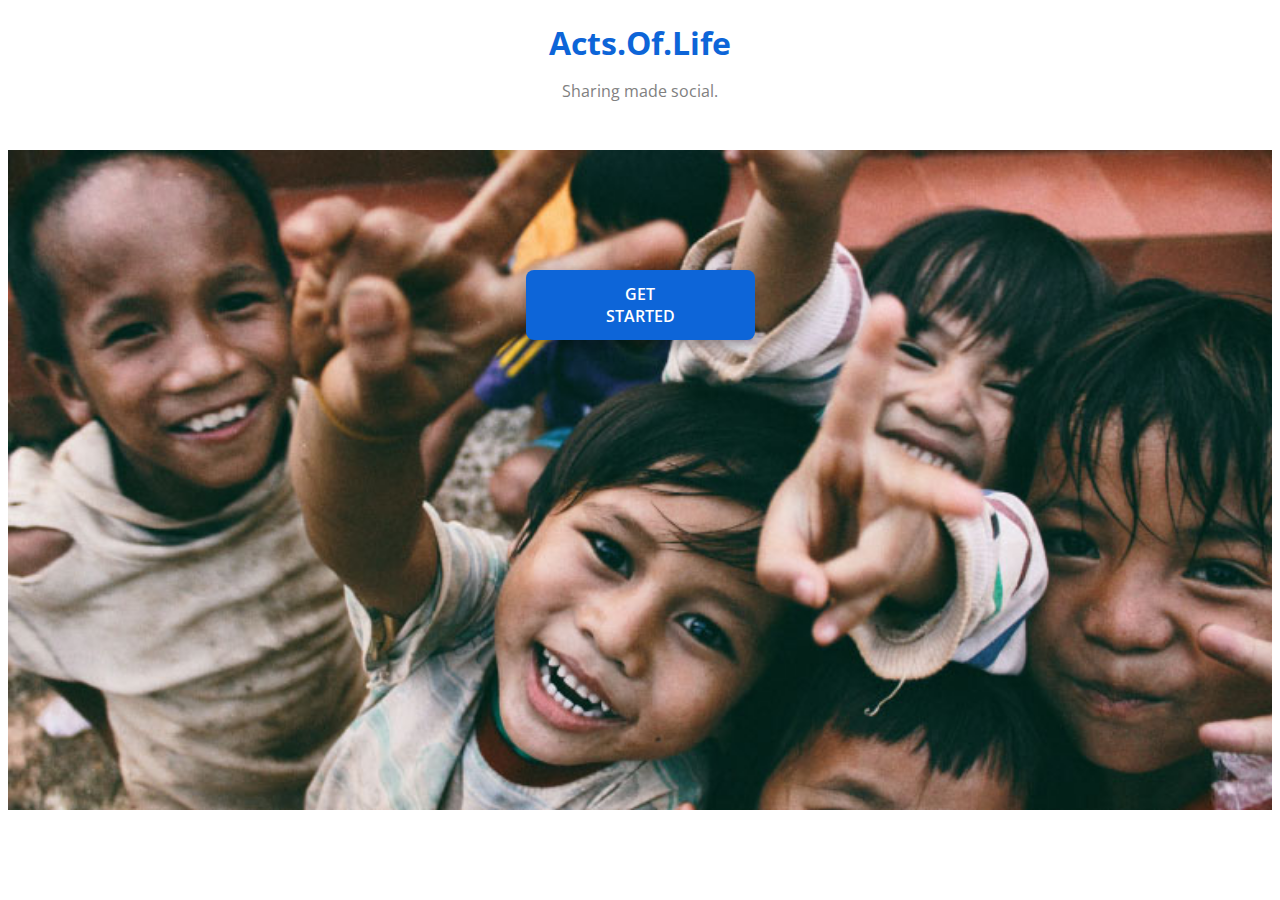
==== index.html @ b3aba636 "created 3 pages" ====
<!DOCTYPE html>
<html lang="en">

<head>
    <meta charset="UTF-8">
    <meta name="viewport" content="width=device-width, initial-scale=1.0">
    <title>Charity Website</title>
    <link rel="stylesheet"
        href="https://fonts.googleapis.com/css2?family=Material+Symbols+Outlined:opsz,wght,FILL,GRAD@20..48,100..700,0..1,-50..200" />
    <link rel="preconnect" href="https://fonts.googleapis.com">
    <link rel="preconnect" href="https://fonts.googleapis.com">
    <link rel="preconnect" href="https://fonts.gstatic.com" crossorigin>
    <link href="https://fonts.googleapis.com/css2?family=Open+Sans:wght@400;700&display=swap" rel="stylesheet">
    <link rel="stylesheet" href="styles.css">
</head>

<body>

    <!-- TEXT AT THE TOP -->
<div class="splash-top">
<h1 class="splash-heading">Acts.Of.Life</h1>
<p class="splash-text">Sharing made social.</p>
</div>

 <!-- IMAGE -->
 <div class="splash-content" role="banner">
 <picture>
    <source media="(max-width:769px)" srcset="images/splash-320.jpg, images/splash-769.jpg 2x">
    <source media="(max-width:1920px)"
        srcset="images/splash-769-horizontal.jpg, images/splash-1280-horizontal.jpg 2x">
    <img src="images/splash-320.jpg" alt="Happy Children" width="100%" class="splash-img">
</picture>

<!-- GET STARTED BUTTON -->
<div class="splash-button">
    <a href="home.html" role="button" class="get-started-button"> GET STARTED </a>
</div>
</div>

</body>

</html>
---- styles.css ----
/* MOBILE FIRST */

/* STYLING THE SKIP LINK */
.skip {
    margin: 0;
    padding: 0;
    list-style-type: none;
}

.skip a {
    padding: 10px;
    position: absolute;
    top: -50px;
    text-decoration: none;
}

.skip a:focus {
    outline: 5px solid #0D65D8;
    top: 0;
}


/* SETTING THE FONT, MIN-WIDTH & MAX-WIDTH FOR THE WHOLE WEBSITE */
body {
    font-family: "Open Sans", sans-serif;
    font-optical-sizing: auto;
    font-weight: 400;
    font-style: normal;
    font-variation-settings:
        "wdth"100;
    min-width: 320px;
    max-width: 1920px;
}

/* HOMEPAGE */
/* PROFILE PICTURE */
.pro-pic-home {
    display: flex;
    justify-content: right;
    margin-top: 2rem;
    margin-right: 1rem;
}

/* WELCOME MESSAGE AND BUTTONS */
.content {
    padding: 1rem;
}

.welcome-intro {
    margin-top: 2rem;
    line-height: 1.5;
    color: gray;
    margin-bottom: 2rem;
}

.buttons {
    display: flex;
    justify-content: space-around;
}

.button {
    background-color: lightgrey;
    border: none;
    padding: 0.8rem 2rem 0.8rem 2rem;
    text-align: center;
    font-weight: 600;
    border-radius: 8px;
    margin-bottom: 2rem;
}

.button:hover {
    background-color: #0D65D8;
    color: white;
}

/* TRENDING CHARITIES & STYLING THE IMG*/
.trending {
    margin-top: 2rem;
    color: gray;
}

.charity-img {
    border-radius: 8px;
}

/* PROGRESS BAR & ANIMATION */
.progress-bar-container {
    background-color: lightgrey;
    height: 0.5rem;
}

.progress-bar {
    background-color: #0D65D8;
    height: 0.5rem;
    width: 50%;
    animation-name: progress;
    animation-duration: 3s;
}

@keyframes progress {
    0% {
        width: 0%;
    }

    100% {
        width: 50%
    }
}

/* MONEY RAISED TEXT */
.money-raised {
    display: grid;
    grid-template-columns: repeat(5, 1fr);
    color: gray;
    margin-bottom: 2rem;
}

.total {
    grid-column: 1/2;
    align-self: center;
}

.grey-money {
    grid-column: 4/5;
    text-align: right;
    align-self: center;
}

.blue-money {
    grid-column: 5/6;
    color: #0D65D8;
    font-size: 1.5rem;
    text-align: right;
    align-self: center;
}

/* NAV BAR */
.nav-bar {
    display: flex;
    background-color: #FAFAFA;
    padding: 1rem 3rem 1rem 3rem;
    justify-content: space-between;
}

a {
    display: flex;
    flex-direction: column;
    align-items: center;
    text-decoration: none;
    color: black;
}

.nav-item {
    display: flex;
    flex-direction: column;
    align-items: center;
}


.nav-text {
    font-size: 0.6rem;
    font-weight: 600;
    text-align: center;
    margin-top: 0.3rem;
}

/* DONATION PAGE */
/* PROGRESS BAR & ANIMATION */
.progress-bar-end {
    background-color: greenyellow;
    height: 0.5rem;
    width: 100%;
    animation-name: end;
    animation-duration: 2s;
}

@keyframes end {
    0% {
        width: 0%;
        background-color: #0D65D8;
    }

    100% {
        width: 100%;
        background-color: greenyellow;
    }
}

.gree-money {
    color: green;
    font-weight: 800;
    animation-name: text;
    animation-duration: 2s;
}

@keyframes text {
    0% {
        font-size: 0.8rem;
        color: #0D65D8;
    }

    100% {
        font-weight: 800;
        color: green;
    }
}

/* DONATION INFO */
.profile-project {
    display: flex;
    align-items: center;
}

.profile-project-name {
    margin-left: 1rem;
}

.profile-project-text {
    color: gray;
}

.donation-button {
    display: flex;
    justify-content: center;
}

.blue-button {
    background-color: #0D65D8;
    color: white;
    border: none;
    padding: 1rem 3rem 1rem 3rem;
    text-align: center;
    font-weight: 600;
    border-radius: 8px;
    margin-top: 1rem;
    margin-bottom: 1rem;
}

/* GET STARTRED PAGE*/
.splash-heading {
    text-align: center;
    color: #0D65D8;
    margin-bottom: 0;
}

.splash-text {
    text-align: center;
    color: gray;
    margin-top: 1rem;
    margin-bottom: 3rem;
}

.splash-button {
    display: flex;
    justify-content: center;
    animation-name: roll-in;
    animation-duration: 3s;
    animation-timing-function: ease;
}
/* ANIMATION FOR THE GET STARTED BUTTON*/
@keyframes roll-in {
    0% {
      opacity: 0;
      transform: translateX(-100%) rotate(-120deg);
    }
    100% {
      opacity: 1;
      transform: translateX(0px) rotate(0deg);
    }
  }

.get-started-button {
    background-color: #0D65D8;
    color: white;
    border: none;
    padding: 0.8rem 4rem 0.8rem 4rem;
    box-shadow: rgba(0, 0, 0, 0.35) 0px 5px 15px;
    text-align: center;
    font-weight: 600;
    border-radius: 8px;
    margin-top: 3rem;
    margin-bottom: 2rem;
}

/* ANIMATION FOR THE GET STARTED PAGE*/
.splash-top {
    animation-name: roll;
    animation-duration: 2s;
}

.splash-img {
    animation-name: roll;
    animation-duration: 3s;
}

@keyframes roll {
    0% {
        opacity: 0;
        transform: translateY(-80px)
    }

    100% {
        opacity: 1;
        transform: translateY(0px)
    }
}





/* DESKTOP VERSION */
@media only screen and (min-width: 769px) {

    /* DESKTOP - GET STARTRED PAGE*/
    .splash-img {
        position: relative;
    }

    .splash-button {
        position: absolute;
        right: 50%;
        left: 50%;
        top: 30%;
    }

    .get-started-button {
        margin: 0;
        padding: 0.8rem 5rem 0.8rem 5rem;
    }

    /* NAV BAR MOVED TO TOP */
    .content {
        display: flex;
        flex-direction: column;
    }

    .nav-bar {
        order: -99;
        margin-bottom: 2rem;
        padding-left: 15rem;
        padding-right: 15rem;
    }

    /* DESKTOP - HOMEPAGE */
    .welcome-top {
        display: flex;
        justify-content: space-around;
    }

    .welcome-text {
        flex-direction: column;
        align-self: center;
        flex-grow: 3;
        margin-left: 2rem;
    }

    .welcome-intro {
        font-size: 0.9rem;
    }

    .buttons {
        gap: 2rem;
    }

    .button {
        padding: 0.5rem 1rem 0.5rem 1rem;
        align-self: center;
    }

    hr {
        width: 100%;
    }

    /* DESKTOP - MAIN CONTENT OF HOMEPAGE */
    .trending {
        text-align: center;
        margin-bottom: 1rem;
    }

    .charities {
        display: grid;
        grid-template-areas:
            "img info info";
        justify-content: center;
        align-items: center;
    }

    .charity-img {
        grid-area: img;
        width: 80%;
        margin-bottom: 2rem;
    }

    .charity-info {
        grid-area: info;
        align-items: center;
    }

    /* DESKTOP - DONATION PAGE */
    .info-project {
        padding-left: 5rem;
        padding-right: 5rem;
    }
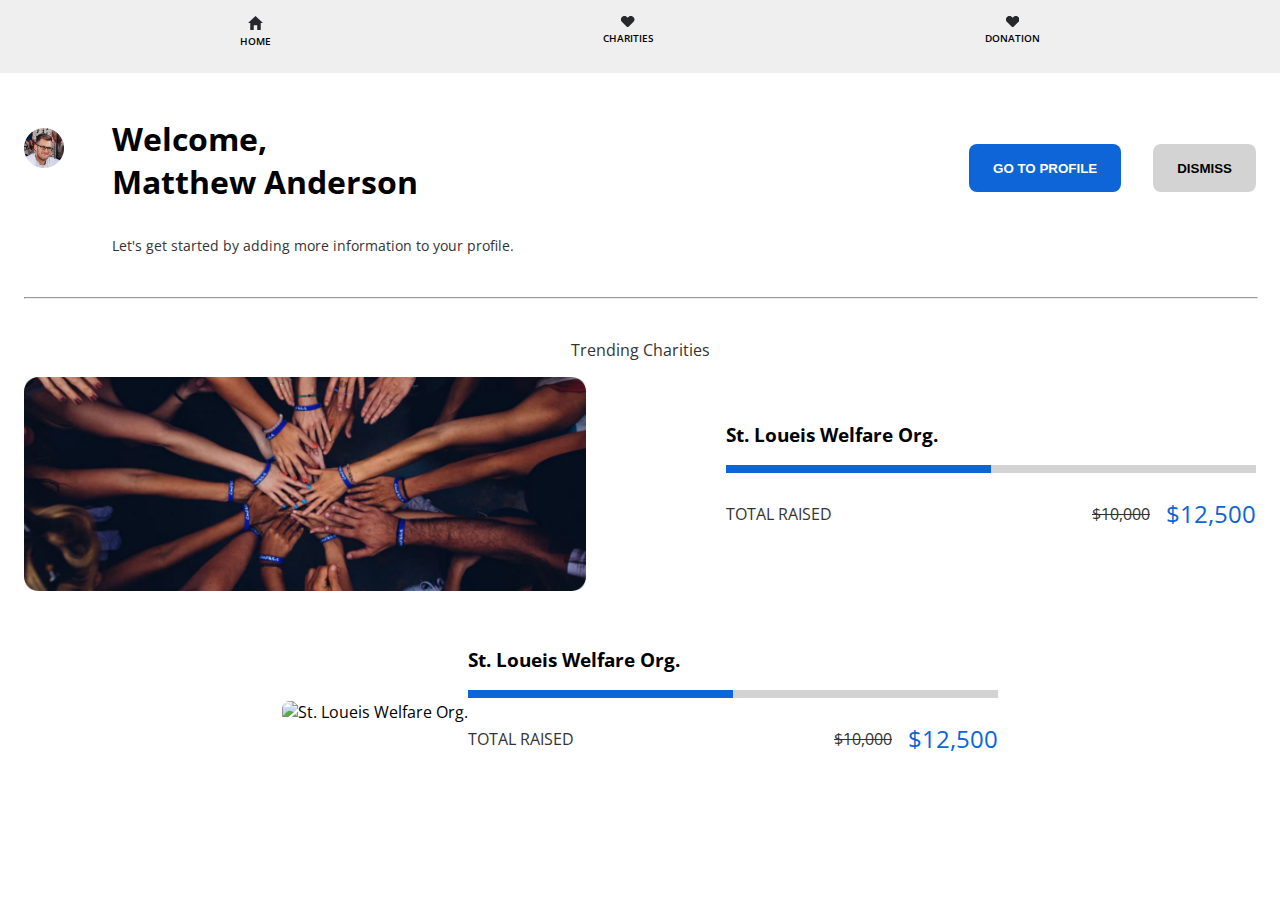
==== commit c62a20f0: "added charities page" ====
--- a/index.html
+++ b/index.html
@@ -4,7 +4,7 @@
 <head>
     <meta charset="UTF-8">
     <meta name="viewport" content="width=device-width, initial-scale=1.0">
-    <title>Charity Website</title>
+    <title>Home</title>
     <link rel="stylesheet"
         href="https://fonts.googleapis.com/css2?family=Material+Symbols+Outlined:opsz,wght,FILL,GRAD@20..48,100..700,0..1,-50..200" />
     <link rel="preconnect" href="https://fonts.googleapis.com">
@@ -16,26 +16,164 @@
 
 <body>
 
-    <!-- TEXT AT THE TOP -->
-<div class="splash-top">
-<h1 class="splash-heading">Acts.Of.Life</h1>
-<p class="splash-text">Sharing made social.</p>
-</div>
+    <!-- SKIP TO MAIN CONTENT -->
+    <ul class="skip">
+        <li>
+            <a href="#main-content" aria-label="Skip to Main Content">
+                Skip to Main Content
+            </a>
+        </li>
+    </ul>
 
- <!-- IMAGE -->
- <div class="splash-content" role="banner">
- <picture>
-    <source media="(max-width:769px)" srcset="images/splash-320.jpg, images/splash-769.jpg 2x">
-    <source media="(max-width:1920px)"
-        srcset="images/splash-769-horizontal.jpg, images/splash-1280-horizontal.jpg 2x">
-    <img src="images/splash-320.jpg" alt="Happy Children" width="100%" class="splash-img">
-</picture>
+    <!-- THIS IS A WRAPPER FOR ALL THE CONTENT IN THIS PAGE -->
+    <div class="content">
 
-<!-- GET STARTED BUTTON -->
-<div class="splash-button">
-    <a href="home.html" role="button" class="get-started-button"> GET STARTED </a>
-</div>
-</div>
+        <!-- PROFILE PICTURE -->
+        <div class="welcome-top" role="complementary">
+            <div class="pro-pic-home" itemscope itemtype="https://schema.org/Person">
+                <img src="images/pro-pic.png" alt="profile picture" width="40" height="40" aria-label="Profile Picture">
+            </div>
+
+            <!-- WELCOME MESSAGE -->
+            <div class="welcome-text" role="complementary">
+                <div class="welcome-heading">
+                    <h1> <span class="welcome">Welcome,</span>
+                        <br>
+                        <span class="matthew">Matthew Anderson</span></h1>
+                </div>
+
+                <div class="welcome-intro">
+                    <p>Let's get started by adding more information to your profile.</p>
+                </div>
+            </div>
+
+            <div class="buttons">
+                <button type="button" class="button-profile">GO TO PROFILE</button>
+                <button type="button" class="button-dismiss">DISMISS</button>
+            </div>
+        </div>
+
+        <hr>
+
+        <!-- MAIN CONTENT -->
+        <div id="main-content" itemscope itemtype="http://schema.org/WebPage">
+
+            <p class="trending" itemprop="mainContentOfPage">Trending Charities</p>
+
+            <!-- FIRST CHARITY -->
+            <div class="charities">
+
+                <!-- IMAGE -->
+                <picture>
+                    <source media="(max-width:769px)" srcset="images/charity-1-320.jpg, images/charity-1-769.jpg 2x">
+                    <source media="(max-width:1920px)"
+                        srcset="images/charity-1-769.jpg, images/charity-1-1280.jpg 2x">
+                    <img src="images/charity-1-320.jpg" alt="St. Loueis Welfare Org." width="100%" class="charity-img">
+                </picture>
+
+                <div class="charity-info">
+                    <h3 class="charities-name">St. Loueis Welfare Org.</h3>
+
+                    <!-- PROGRESS BAR -->
+                    <div class="container">
+                        <div class="progress-bar-container">
+                            <div class="progress-bar"></div>
+                        </div>
+                    </div>
+
+                    <!-- PROGRESS TEXT -->
+                    <div class="money-raised">
+                        <p class="total">TOTAL RAISED</p>
+
+
+                        <p class="grey-money"><s>$10,000</s></p>
+                        <p class="blue-money">$12,500</p>
+
+                    </div>
+                </div>
+            </div>
+
+            <!-- SECOND CHARITY -->
+            <div class="charities">
+
+                <!-- IMAGE -->
+                <picture>
+                    <source media="(max-width:769px)" srcset="images/charity-2-320.jpg, images/charity-2-769.jpg 2x">
+                    <source media="(max-width:1920px)"
+                        srcset="images/charity-2-769-vertical.jpg, images/charity-2-1280-vertical.jpg 2x">
+                    <img src="images/charity-2-320.jpg" alt="St. Loueis Welfare Org." width="100%"
+                        class="charity-img">
+                </picture>
+
+                <div class="charity-info">
+                    <h3 class="charities-name">St. Loueis Welfare Org.</h3>
+
+                    <!-- PROGRESS BAR -->
+                    <div class="container">
+                        <div class="progress-bar-container">
+                            <div class="progress-bar"></div>
+                        </div>
+                    </div>
+
+                    <!-- PROGRESS TEXT -->
+                    <div class="money-raised">
+                        <p class="total">TOTAL RAISED</p>
+
+
+                        <p class="grey-money"><s>$10,000</s></p>
+                        <p class="blue-money">$12,500</p>
+
+                    </div>
+                </div>
+            </div>
+        </div>
+
+
+        <!-- NAV BAR -->
+        <div class="nav-bar-position">
+            <div class="nav-bar" role="menu">
+
+                <div class="nav-item-home">
+                    <svg id="home" xmlns="http://www.w3.org/2000/svg" width="15" height="14" viewBox="0 0 15 14">
+                        <a href="index.html" role="menuitem">
+                            <path id="home-icon" d="M5.769,14V9.333H9.231V14H12.75V7H15L7.5,0,0,7H2.25v7Z"
+                                fill="#27282b" />
+                        </a>
+                        <a href="index.html" role="menuitem">
+                            <p class="nav-text-home">HOME</p>
+                        </a>
+                    </svg>
+                </div>
+
+                <div class="nav-item-charities">
+                    <svg xmlns="http://www.w3.org/2000/svg" width="13.335" height="11.333" viewBox="0 0 13.335 11.333">
+                        <a href="charities.html" role="menuitem">
+                            <path id="charities-icon"
+                                d="M6.668,11.333a.667.667,0,0,1-.473-.193L1.014,5.953A3.488,3.488,0,0,1,5.948,1.02l.72.72.72-.72a3.488,3.488,0,1,1,4.933,4.933L7.141,11.14A.667.667,0,0,1,6.668,11.333Z"
+                                fill="#27282b" />
+                        </a>
+                        <a href="charities.html" role="menuitem">
+                            <p class="nav-text-charities">CHARITIES</p>
+                        </a>
+                    </svg>
+                </div>
+
+                <div class="nav-item-donation">
+                    <svg xmlns="http://www.w3.org/2000/svg" width="13.335" height="11.333" viewBox="0 0 13.335 11.333">
+                        <a href="donation.html" role="menuitem">
+                            <path id="donation-icon"
+                                d="M6.668,11.333a.667.667,0,0,1-.473-.193L1.014,5.953A3.488,3.488,0,0,1,5.948,1.02l.72.72.72-.72a3.488,3.488,0,1,1,4.933,4.933L7.141,11.14A.667.667,0,0,1,6.668,11.333Z"
+                                fill="#27282b" />
+                        </a>
+                        <a href="donation.html" role="menuitem">
+                            <p class="nav-text-donation">DONATION</p>
+                        </a>
+                    </svg>
+                </div>
+            </div>
+        </div>
+    </div>
+
 
 </body>
 
--- a/styles.css
+++ b/styles.css
@@ -49,23 +49,39 @@
 .welcome-intro {
     margin-top: 2rem;
     line-height: 1.5;
-    color: gray;
+    color: #333333;
     margin-bottom: 2rem;
 }
 
 .buttons {
     display: flex;
     justify-content: space-around;
-}
-
-.button {
+    margin-top: 3rem;
+}
+
+.button-profile {
+    background-color: #0D65D8;
+    color: white;
+    border: none;
+    padding: 0.8rem 1.5rem 0.8rem 1.5rem;
+    align-items: center;
+    justify-content: center;
+    font-weight: 600;
+    border-radius: 8px;
+    margin-bottom: 2rem;
+    height: 3rem;
+}
+
+.button-dismiss {
     background-color: lightgrey;
     border: none;
-    padding: 0.8rem 2rem 0.8rem 2rem;
-    text-align: center;
+    padding: 0.8rem 1.5rem 0.8rem 1.5rem;
+    align-items: center;
+    justify-content: center;
     font-weight: 600;
     border-radius: 8px;
     margin-bottom: 2rem;
+    height: 3rem;
 }
 
 .button:hover {
@@ -76,7 +92,7 @@
 /* TRENDING CHARITIES & STYLING THE IMG*/
 .trending {
     margin-top: 2rem;
-    color: gray;
+    color: #333333;
 }
 
 .charity-img {
@@ -111,8 +127,8 @@
 .money-raised {
     display: grid;
     grid-template-columns: repeat(5, 1fr);
-    color: gray;
-    margin-bottom: 2rem;
+    color: #333333;
+    margin-bottom: 3rem;
 }
 
 .total {
@@ -134,37 +150,93 @@
     align-self: center;
 }
 
+/* MAKE THE NAV BAR STICK TO THE BOTTOM */
+.nav-bar-position {
+    position: fixed;
+    z-index: 100; 
+    bottom: 0; 
+    left: 0;
+    right:0;
+    width: 100%;
+}
+
 /* NAV BAR */
 .nav-bar {
     display: flex;
-    background-color: #FAFAFA;
+    background-color: #EFEFEF;
     padding: 1rem 3rem 1rem 3rem;
     justify-content: space-between;
 }
 
-a {
+/* a {
     display: flex;
     flex-direction: column;
     align-items: center;
     text-decoration: none;
     color: black;
-}
-
-.nav-item {
+} */
+
+/* HOME */
+.nav-item-home {
     display: flex;
     flex-direction: column;
     align-items: center;
 }
 
-
-.nav-text {
+.nav-item-home:hover #home-icon{fill:#0D65D8;}
+
+.nav-text-home  {
     font-size: 0.6rem;
     font-weight: 600;
     text-align: center;
     margin-top: 0.3rem;
 }
 
+.nav-item-home:hover .nav-text-home {color:#0D65D8;}
+
+
+/* CHARITIES */
+.nav-item-charities {
+    display: flex;
+    flex-direction: column;
+    align-items: center;
+}
+
+.nav-item-charities:hover #charities-icon{fill:#0D65D8;}
+
+.nav-text-charities  {
+    font-size: 0.6rem;
+    font-weight: 600;
+    text-align: center;
+    margin-top: 0.3rem;
+}
+
+.nav-item-charities:hover .nav-text-charities {color:#0D65D8;}
+
+/* DONATION */
+.nav-item-donation {
+    display: flex;
+    flex-direction: column;
+    align-items: center;
+}
+
+.nav-item-donation:hover #donation-icon{fill:#0D65D8;}
+
+.nav-text-donation  {
+    font-size: 0.6rem;
+    font-weight: 600;
+    text-align: center;
+    margin-top: 0.3rem;
+}
+
+.nav-item-donation:hover .nav-text-donation {color:#0D65D8;}
+
 /* DONATION PAGE */
+.top-icons {display: flex;
+    align-items: center;
+    justify-content: space-between;
+    margin-bottom: 1rem;}
+
 /* PROGRESS BAR & ANIMATION */
 .progress-bar-end {
     background-color: greenyellow;
@@ -216,12 +288,13 @@
 }
 
 .profile-project-text {
-    color: gray;
+    color: #333333;
 }
 
 .donation-button {
     display: flex;
     justify-content: center;
+    margin-bottom: 5rem;
 }
 
 .blue-button {
@@ -234,9 +307,25 @@
     border-radius: 8px;
     margin-top: 1rem;
     margin-bottom: 1rem;
-}
-
-/* GET STARTRED PAGE*/
+    text-decoration: none;
+}
+
+/* CHARITIES PAGE */
+.charities-welcome-top {
+    display:flex;
+}
+
+.search {display: flex;
+align-items: baseline;
+flex-grow: 2;}
+
+.pro-pic-charities {
+    display: flex;
+    justify-content: right;
+    align-items: center;
+}
+
+/* GET STARTRED PAGE
 .splash-heading {
     text-align: center;
     color: #0D65D8;
@@ -245,7 +334,7 @@
 
 .splash-text {
     text-align: center;
-    color: gray;
+    color: #333333;
     margin-top: 1rem;
     margin-bottom: 3rem;
 }
@@ -257,7 +346,7 @@
     animation-duration: 3s;
     animation-timing-function: ease;
 }
-/* ANIMATION FOR THE GET STARTED BUTTON*/
+/* ANIMATION FOR THE GET STARTED BUTTON
 @keyframes roll-in {
     0% {
       opacity: 0;
@@ -282,7 +371,7 @@
     margin-bottom: 2rem;
 }
 
-/* ANIMATION FOR THE GET STARTED PAGE*/
+/* ANIMATION FOR THE GET STARTED PAGE
 .splash-top {
     animation-name: roll;
     animation-duration: 2s;
@@ -303,7 +392,7 @@
         opacity: 1;
         transform: translateY(0px)
     }
-}
+} */
 
 
 
@@ -312,7 +401,7 @@
 /* DESKTOP VERSION */
 @media only screen and (min-width: 769px) {
 
-    /* DESKTOP - GET STARTRED PAGE*/
+    /* DESKTOP - GET STARTRED PAGE
     .splash-img {
         position: relative;
     }
@@ -327,12 +416,20 @@
     .get-started-button {
         margin: 0;
         padding: 0.8rem 5rem 0.8rem 5rem;
-    }
+    } */
 
     /* NAV BAR MOVED TO TOP */
     .content {
         display: flex;
         flex-direction: column;
+        margin-top: 5rem;
+    }
+
+    /* MAKE NAV BAR STICK TO THE TOP */
+    .nav-bar-position{
+        position:fixed;
+        top:0;
+        left:0;
     }
 
     .nav-bar {
@@ -401,4 +498,19 @@
     .info-project {
         padding-left: 5rem;
         padding-right: 5rem;
-    }+    }
+
+    /* DESKTOP - CHARITIES PAGE */
+.charities-welcome-top {
+    display: flex;
+    justify-content: space-around;
+}
+
+.search {display: flex;
+align-items: baseline;}
+
+.pro-pic-charities {
+    display: flex;
+    justify-content: right;
+    align-items: center;
+}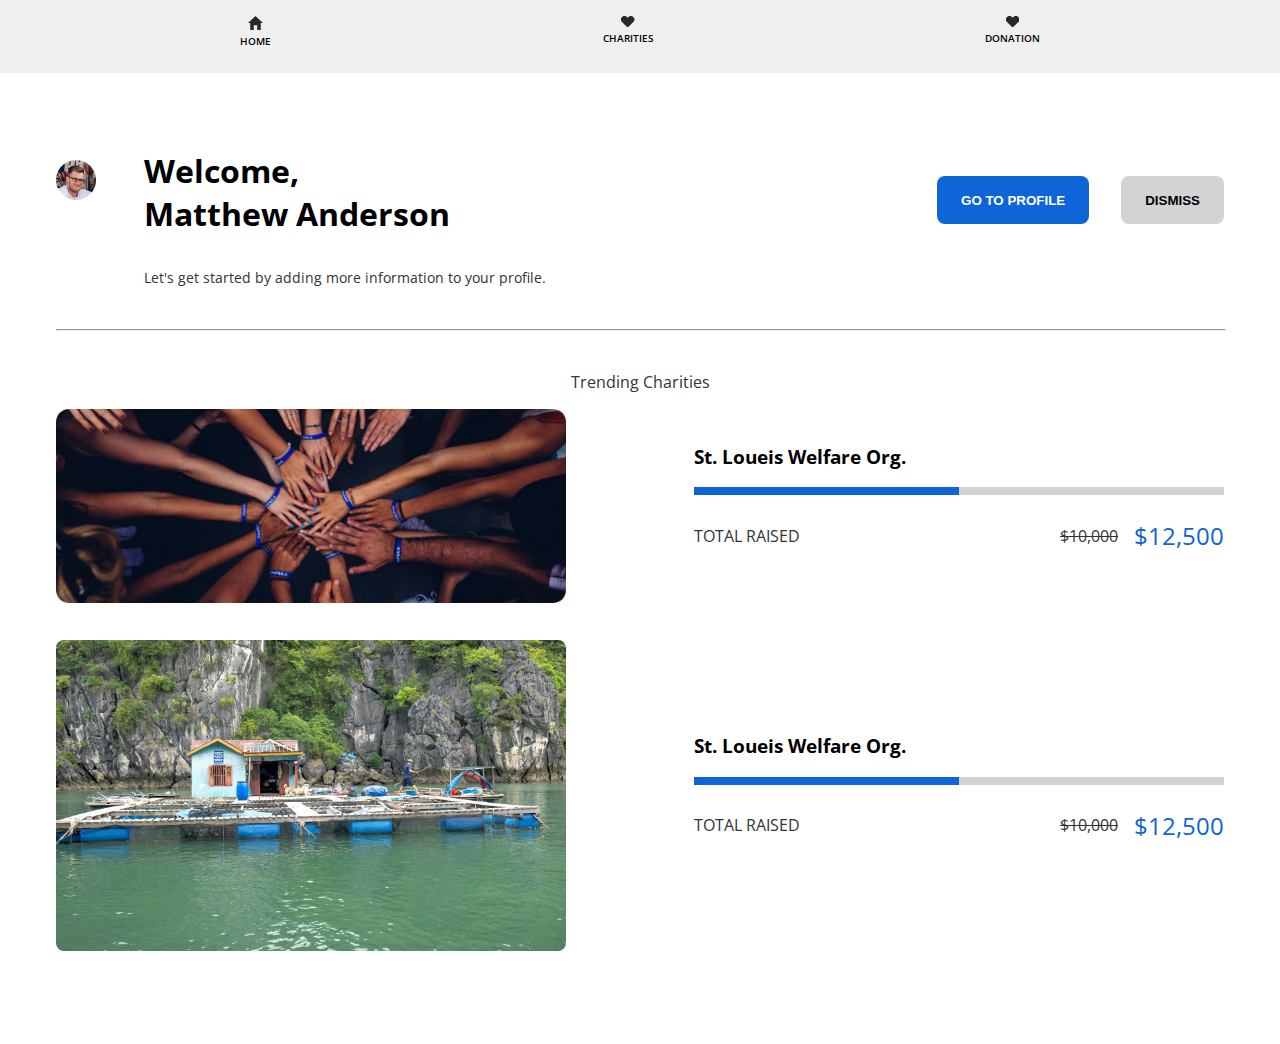
==== commit 138b62f7: "fixed margin" ====
--- a/index.html
+++ b/index.html
@@ -100,7 +100,7 @@
                 <picture>
                     <source media="(max-width:769px)" srcset="images/charity-2-320.jpg, images/charity-2-769.jpg 2x">
                     <source media="(max-width:1920px)"
-                        srcset="images/charity-2-769-vertical.jpg, images/charity-2-1280-vertical.jpg 2x">
+                        srcset="images/charity-2-769.jpg, images/charity-2-1280.jpg 2x">
                     <img src="images/charity-2-320.jpg" alt="St. Loueis Welfare Org." width="100%"
                         class="charity-img">
                 </picture>
--- a/styles.css
+++ b/styles.css
@@ -153,10 +153,10 @@
 /* MAKE THE NAV BAR STICK TO THE BOTTOM */
 .nav-bar-position {
     position: fixed;
-    z-index: 100; 
-    bottom: 0; 
+    z-index: 100;
+    bottom: 0;
     left: 0;
-    right:0;
+    right: 0;
     width: 100%;
 }
 
@@ -183,16 +183,20 @@
     align-items: center;
 }
 
-.nav-item-home:hover #home-icon{fill:#0D65D8;}
-
-.nav-text-home  {
+.nav-item-home:hover #home-icon {
+    fill: #0D65D8;
+}
+
+.nav-text-home {
     font-size: 0.6rem;
     font-weight: 600;
     text-align: center;
     margin-top: 0.3rem;
 }
 
-.nav-item-home:hover .nav-text-home {color:#0D65D8;}
+.nav-item-home:hover .nav-text-home {
+    color: #0D65D8;
+}
 
 
 /* CHARITIES */
@@ -202,16 +206,20 @@
     align-items: center;
 }
 
-.nav-item-charities:hover #charities-icon{fill:#0D65D8;}
-
-.nav-text-charities  {
+.nav-item-charities:hover #charities-icon {
+    fill: #0D65D8;
+}
+
+.nav-text-charities {
     font-size: 0.6rem;
     font-weight: 600;
     text-align: center;
     margin-top: 0.3rem;
 }
 
-.nav-item-charities:hover .nav-text-charities {color:#0D65D8;}
+.nav-item-charities:hover .nav-text-charities {
+    color: #0D65D8;
+}
 
 /* DONATION */
 .nav-item-donation {
@@ -220,22 +228,28 @@
     align-items: center;
 }
 
-.nav-item-donation:hover #donation-icon{fill:#0D65D8;}
-
-.nav-text-donation  {
+.nav-item-donation:hover #donation-icon {
+    fill: #0D65D8;
+}
+
+.nav-text-donation {
     font-size: 0.6rem;
     font-weight: 600;
     text-align: center;
     margin-top: 0.3rem;
 }
 
-.nav-item-donation:hover .nav-text-donation {color:#0D65D8;}
+.nav-item-donation:hover .nav-text-donation {
+    color: #0D65D8;
+}
 
 /* DONATION PAGE */
-.top-icons {display: flex;
+.top-icons {
+    display: flex;
     align-items: center;
     justify-content: space-between;
-    margin-bottom: 1rem;}
+    margin-bottom: 1rem;
+}
 
 /* PROGRESS BAR & ANIMATION */
 .progress-bar-end {
@@ -312,88 +326,20 @@
 
 /* CHARITIES PAGE */
 .charities-welcome-top {
-    display:flex;
-}
-
-.search {display: flex;
-align-items: baseline;
-flex-grow: 2;}
+    display: flex;
+}
+
+.search {
+    display: flex;
+    align-items: baseline;
+    flex-grow: 2;
+}
 
 .pro-pic-charities {
     display: flex;
     justify-content: right;
     align-items: center;
 }
-
-/* GET STARTRED PAGE
-.splash-heading {
-    text-align: center;
-    color: #0D65D8;
-    margin-bottom: 0;
-}
-
-.splash-text {
-    text-align: center;
-    color: #333333;
-    margin-top: 1rem;
-    margin-bottom: 3rem;
-}
-
-.splash-button {
-    display: flex;
-    justify-content: center;
-    animation-name: roll-in;
-    animation-duration: 3s;
-    animation-timing-function: ease;
-}
-/* ANIMATION FOR THE GET STARTED BUTTON
-@keyframes roll-in {
-    0% {
-      opacity: 0;
-      transform: translateX(-100%) rotate(-120deg);
-    }
-    100% {
-      opacity: 1;
-      transform: translateX(0px) rotate(0deg);
-    }
-  }
-
-.get-started-button {
-    background-color: #0D65D8;
-    color: white;
-    border: none;
-    padding: 0.8rem 4rem 0.8rem 4rem;
-    box-shadow: rgba(0, 0, 0, 0.35) 0px 5px 15px;
-    text-align: center;
-    font-weight: 600;
-    border-radius: 8px;
-    margin-top: 3rem;
-    margin-bottom: 2rem;
-}
-
-/* ANIMATION FOR THE GET STARTED PAGE
-.splash-top {
-    animation-name: roll;
-    animation-duration: 2s;
-}
-
-.splash-img {
-    animation-name: roll;
-    animation-duration: 3s;
-}
-
-@keyframes roll {
-    0% {
-        opacity: 0;
-        transform: translateY(-80px)
-    }
-
-    100% {
-        opacity: 1;
-        transform: translateY(0px)
-    }
-} */
-
 
 
 
@@ -401,22 +347,10 @@
 /* DESKTOP VERSION */
 @media only screen and (min-width: 769px) {
 
-    /* DESKTOP - GET STARTRED PAGE
-    .splash-img {
-        position: relative;
-    }
-
-    .splash-button {
-        position: absolute;
-        right: 50%;
-        left: 50%;
-        top: 30%;
-    }
-
-    .get-started-button {
-        margin: 0;
-        padding: 0.8rem 5rem 0.8rem 5rem;
-    } */
+    .content {
+        padding: 3rem;
+    }
+
 
     /* NAV BAR MOVED TO TOP */
     .content {
@@ -426,10 +360,10 @@
     }
 
     /* MAKE NAV BAR STICK TO THE TOP */
-    .nav-bar-position{
-        position:fixed;
-        top:0;
-        left:0;
+    .nav-bar-position {
+        position: fixed;
+        top: 0;
+        left: 0;
     }
 
     .nav-bar {
@@ -470,6 +404,8 @@
     }
 
     /* DESKTOP - MAIN CONTENT OF HOMEPAGE */
+
+
     .trending {
         text-align: center;
         margin-bottom: 1rem;
@@ -501,16 +437,12 @@
     }
 
     /* DESKTOP - CHARITIES PAGE */
-.charities-welcome-top {
-    display: flex;
-    justify-content: space-around;
-}
-
-.search {display: flex;
-align-items: baseline;}
-
-.pro-pic-charities {
-    display: flex;
-    justify-content: right;
-    align-items: center;
-}+    .charities-welcome-top {
+        display: flex;
+        justify-content: space-around;
+    }
+
+    .search {
+        display: flex;
+        align-items: baseline;
+    }
